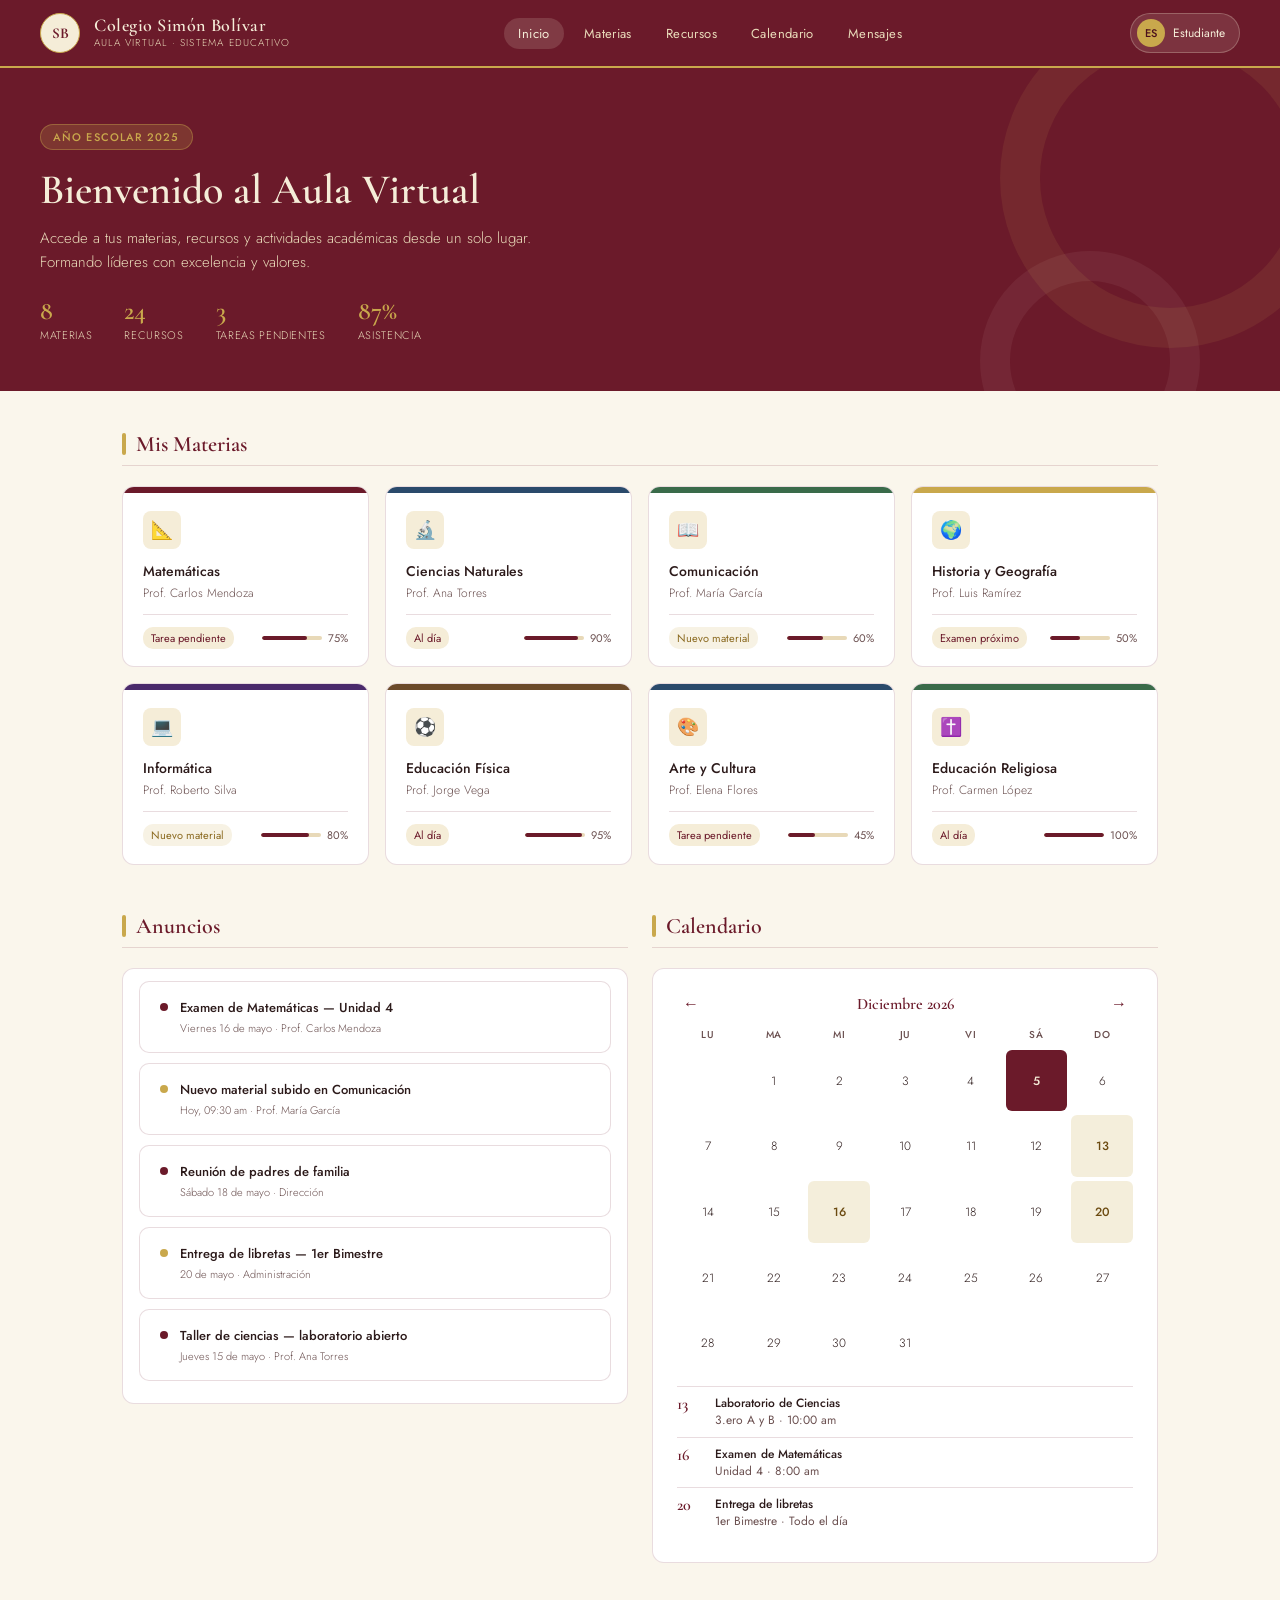
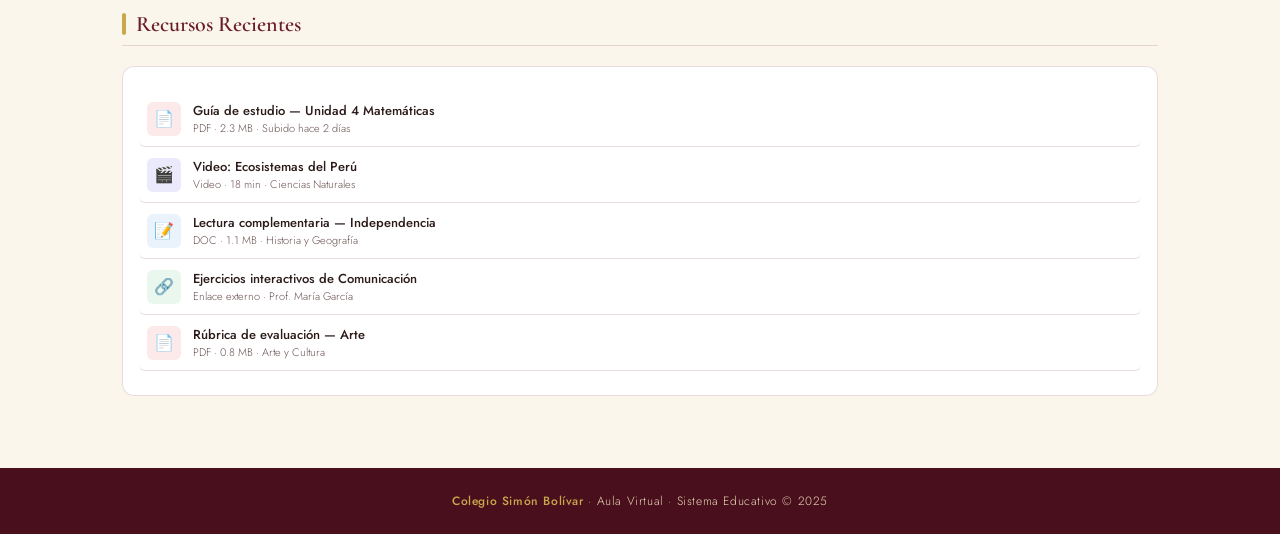
==== index.html @ c6a04dcd "subida incial del proyecto" ====
<!DOCTYPE html>
<html lang="es">
<head>
  <meta charset="UTF-8">
  <meta name="viewport" content="width=device-width, initial-scale=1.0">
  <title>Aula Virtual — Colegio Simón Bolívar</title>
  <link href="https://fonts.googleapis.com/css2?family=Cormorant+Garamond:wght@400;500;600;700&family=Jost:wght@300;400;500&display=swap" rel="stylesheet">
  <link rel="stylesheet" href="estilos.css">
</head>
<body>

<!-- HEADER -->
<header>
  <div class="logo">
    <div class="escudo">SB</div>
    <div class="logo-info">
      <span class="logo-nombre">Colegio Simón Bolívar</span>
      <span class="logo-sub">Aula Virtual · Sistema Educativo</span>
    </div>
  </div>
  <nav>
    <a href="#" class="active">Inicio</a>
    <a href="#">Materias</a>
    <a href="#">Recursos</a>
    <a href="#">Calendario</a>
    <a href="#">Mensajes</a>
  </nav>
  <div class="btn-usuario">
    <div class="avatar">ES</div>
    <span>Estudiante</span>
  </div>
</header>

<!-- HERO -->
<div class="hero">
  <div class="hero-inner">
    <span class="hero-badge">Año Escolar 2025</span>
    <h1>Bienvenido al Aula Virtual</h1>
    <p>Accede a tus materias, recursos y actividades académicas desde un solo lugar. Formando líderes con excelencia y valores.</p>
    <div class="hero-stats">
      <div class="stat">
        <span class="stat-num">8</span>
        <span class="stat-label">Materias</span>
      </div>
      <div class="stat">
        <span class="stat-num">24</span>
        <span class="stat-label">Recursos</span>
      </div>
      <div class="stat">
        <span class="stat-num">3</span>
        <span class="stat-label">Tareas pendientes</span>
      </div>
      <div class="stat">
        <span class="stat-num">87%</span>
        <span class="stat-label">Asistencia</span>
      </div>
    </div>
  </div>
</div>

<!-- MAIN -->
<main>

  <!-- MATERIAS -->
  <h2 class="seccion-titulo">Mis Materias</h2>
  <div class="grid-materias">

    <a class="materia-card" href="#">
      <div class="materia-header"></div>
      <div class="materia-body">
        <div class="materia-icono">📐</div>
        <div class="materia-nombre">Matemáticas</div>
        <div class="materia-docente">Prof. Carlos Mendoza</div>
        <div class="materia-footer">
          <span class="tag">Tarea pendiente</span>
          <div class="progreso-wrap">
            <div class="progreso-bar"><div class="progreso-fill" style="width:75%"></div></div>
            <span class="progreso-num">75%</span>
          </div>
        </div>
      </div>
    </a>

    <a class="materia-card" href="#">
      <div class="materia-header azul"></div>
      <div class="materia-body">
        <div class="materia-icono">🔬</div>
        <div class="materia-nombre">Ciencias Naturales</div>
        <div class="materia-docente">Prof. Ana Torres</div>
        <div class="materia-footer">
          <span class="tag">Al día</span>
          <div class="progreso-wrap">
            <div class="progreso-bar"><div class="progreso-fill" style="width:90%"></div></div>
            <span class="progreso-num">90%</span>
          </div>
        </div>
      </div>
    </a>

    <a class="materia-card" href="#">
      <div class="materia-header verde"></div>
      <div class="materia-body">
        <div class="materia-icono">📖</div>
        <div class="materia-nombre">Comunicación</div>
        <div class="materia-docente">Prof. María García</div>
        <div class="materia-footer">
          <span class="tag nuevo">Nuevo material</span>
          <div class="progreso-wrap">
            <div class="progreso-bar"><div class="progreso-fill" style="width:60%"></div></div>
            <span class="progreso-num">60%</span>
          </div>
        </div>
      </div>
    </a>

    <a class="materia-card" href="#">
      <div class="materia-header oro"></div>
      <div class="materia-body">
        <div class="materia-icono">🌍</div>
        <div class="materia-nombre">Historia y Geografía</div>
        <div class="materia-docente">Prof. Luis Ramírez</div>
        <div class="materia-footer">
          <span class="tag">Examen próximo</span>
          <div class="progreso-wrap">
            <div class="progreso-bar"><div class="progreso-fill" style="width:50%"></div></div>
            <span class="progreso-num">50%</span>
          </div>
        </div>
      </div>
    </a>

    <a class="materia-card" href="#">
      <div class="materia-header morado"></div>
      <div class="materia-body">
        <div class="materia-icono">💻</div>
        <div class="materia-nombre">Informática</div>
        <div class="materia-docente">Prof. Roberto Silva</div>
        <div class="materia-footer">
          <span class="tag nuevo">Nuevo material</span>
          <div class="progreso-wrap">
            <div class="progreso-bar"><div class="progreso-fill" style="width:80%"></div></div>
            <span class="progreso-num">80%</span>
          </div>
        </div>
      </div>
    </a>

    <a class="materia-card" href="#">
      <div class="materia-header cafe"></div>
      <div class="materia-body">
        <div class="materia-icono">⚽</div>
        <div class="materia-nombre">Educación Física</div>
        <div class="materia-docente">Prof. Jorge Vega</div>
        <div class="materia-footer">
          <span class="tag">Al día</span>
          <div class="progreso-wrap">
            <div class="progreso-bar"><div class="progreso-fill" style="width:95%"></div></div>
            <span class="progreso-num">95%</span>
          </div>
        </div>
      </div>
    </a>

    <a class="materia-card" href="#">
      <div class="materia-header azul"></div>
      <div class="materia-body">
        <div class="materia-icono">🎨</div>
        <div class="materia-nombre">Arte y Cultura</div>
        <div class="materia-docente">Prof. Elena Flores</div>
        <div class="materia-footer">
          <span class="tag">Tarea pendiente</span>
          <div class="progreso-wrap">
            <div class="progreso-bar"><div class="progreso-fill" style="width:45%"></div></div>
            <span class="progreso-num">45%</span>
          </div>
        </div>
      </div>
    </a>

    <a class="materia-card" href="#">
      <div class="materia-header verde"></div>
      <div class="materia-body">
        <div class="materia-icono">✝️</div>
        <div class="materia-nombre">Educación Religiosa</div>
        <div class="materia-docente">Prof. Carmen López</div>
        <div class="materia-footer">
          <span class="tag">Al día</span>
          <div class="progreso-wrap">
            <div class="progreso-bar"><div class="progreso-fill" style="width:100%"></div></div>
            <span class="progreso-num">100%</span>
          </div>
        </div>
      </div>
    </a>

  </div>

  <!-- DOS COLUMNAS -->
  <div class="dos-columnas">

    <!-- ANUNCIOS -->
    <div>
      <h2 class="seccion-titulo">Anuncios</h2>
      <div class="card" style="padding: 0.75rem 1rem;">
        <div class="anuncio">
          <div class="anuncio-dot"></div>
          <div>
            <div class="anuncio-titulo">Examen de Matemáticas — Unidad 4</div>
            <div class="anuncio-meta">Viernes 16 de mayo · Prof. Carlos Mendoza</div>
          </div>
        </div>
        <div class="anuncio">
          <div class="anuncio-dot oro"></div>
          <div>
            <div class="anuncio-titulo">Nuevo material subido en Comunicación</div>
            <div class="anuncio-meta">Hoy, 09:30 am · Prof. María García</div>
          </div>
        </div>
        <div class="anuncio">
          <div class="anuncio-dot"></div>
          <div>
            <div class="anuncio-titulo">Reunión de padres de familia</div>
            <div class="anuncio-meta">Sábado 18 de mayo · Dirección</div>
          </div>
        </div>
        <div class="anuncio">
          <div class="anuncio-dot oro"></div>
          <div>
            <div class="anuncio-titulo">Entrega de libretas — 1er Bimestre</div>
            <div class="anuncio-meta">20 de mayo · Administración</div>
          </div>
        </div>
        <div class="anuncio">
          <div class="anuncio-dot"></div>
          <div>
            <div class="anuncio-titulo">Taller de ciencias — laboratorio abierto</div>
            <div class="anuncio-meta">Jueves 15 de mayo · Prof. Ana Torres</div>
          </div>
        </div>
      </div>
    </div>

    <!-- CALENDARIO -->
    <div>
      <h2 class="seccion-titulo">Calendario</h2>
      <div class="card">
        <div class="cal-mes">
          <button class="cal-btn" onclick="cambiarMes(-1)">&#8592;</button>
          <span id="cal-titulo">Mayo 2025</span>
          <button class="cal-btn" onclick="cambiarMes(1)">&#8594;</button>
        </div>
        <div class="cal-grid" id="cal-grid"></div>
        <div class="evento-lista">
          <div class="evento-item">
            <span class="evento-fecha">13</span>
            <span class="evento-desc">
              <span class="evento-nombre">Laboratorio de Ciencias</span>
              3.ero A y B · 10:00 am
            </span>
          </div>
          <div class="evento-item">
            <span class="evento-fecha">16</span>
            <span class="evento-desc">
              <span class="evento-nombre">Examen de Matemáticas</span>
              Unidad 4 · 8:00 am
            </span>
          </div>
          <div class="evento-item">
            <span class="evento-fecha">20</span>
            <span class="evento-desc">
              <span class="evento-nombre">Entrega de libretas</span>
              1er Bimestre · Todo el día
            </span>
          </div>
        </div>
      </div>
    </div>

  </div>

  <!-- RECURSOS -->
  <h2 class="seccion-titulo">Recursos Recientes</h2>
  <div class="card">
    <div class="recurso">
      <div class="recurso-icono pdf">📄</div>
      <div>
        <div class="recurso-nombre">Guía de estudio — Unidad 4 Matemáticas</div>
        <div class="recurso-meta">PDF · 2.3 MB · Subido hace 2 días</div>
      </div>
    </div>
    <div class="recurso">
      <div class="recurso-icono vid">🎬</div>
      <div>
        <div class="recurso-nombre">Video: Ecosistemas del Perú</div>
        <div class="recurso-meta">Video · 18 min · Ciencias Naturales</div>
      </div>
    </div>
    <div class="recurso">
      <div class="recurso-icono doc">📝</div>
      <div>
        <div class="recurso-nombre">Lectura complementaria — Independencia</div>
        <div class="recurso-meta">DOC · 1.1 MB · Historia y Geografía</div>
      </div>
    </div>
    <div class="recurso">
      <div class="recurso-icono link">🔗</div>
      <div>
        <div class="recurso-nombre">Ejercicios interactivos de Comunicación</div>
        <div class="recurso-meta">Enlace externo · Prof. María García</div>
      </div>
    </div>
    <div class="recurso">
      <div class="recurso-icono pdf">📄</div>
      <div>
        <div class="recurso-nombre">Rúbrica de evaluación — Arte</div>
        <div class="recurso-meta">PDF · 0.8 MB · Arte y Cultura</div>
      </div>
    </div>
  </div>

</main>

<!-- FOOTER -->
<footer>
  <strong>Colegio Simón Bolívar</strong> · Aula Virtual · Sistema Educativo &copy; 2025
</footer>

<script src="script.js"></script>
</body>
</html>
---- estilos.css ----
*, *::before, *::after { box-sizing: border-box; margin: 0; padding: 0; }

:root {
  --guinda:       #6B1A2A;
  --guinda-hover: #7D2235;
  --guinda-dark:  #4A0F1C;
  --crema:        #F5EDD8;
  --crema-light:  #FAF6EC;
  --crema-dark:   #E8D9B8;
  --oro:          #C9A84C;
  --texto:        #2C1A1A;
  --texto-suave:  #6B5050;
  --borde:        rgba(107,26,42,0.15);
}

body {
  font-family: 'Jost', sans-serif;
  background: var(--crema-light);
  color: var(--texto);
  min-height: 100vh;
}

/* ── HEADER ── */
header {
  background: var(--guinda);
  padding: 0 2.5rem;
  height: 68px;
  display: flex;
  align-items: center;
  justify-content: space-between;
  position: sticky;
  top: 0;
  z-index: 100;
  border-bottom: 2px solid var(--oro);
}

.logo {
  display: flex;
  align-items: center;
  gap: 14px;
}

.escudo {
  width: 40px;
  height: 40px;
  border-radius: 50%;
  background: var(--crema);
  display: flex;
  align-items: center;
  justify-content: center;
  font-family: 'Cormorant Garamond', serif;
  font-size: 15px;
  font-weight: 700;
  color: var(--guinda);
  border: 1.5px solid var(--oro);
  flex-shrink: 0;
}

.logo-info { display: flex; flex-direction: column; }
.logo-nombre {
  font-family: 'Cormorant Garamond', serif;
  font-size: 18px;
  font-weight: 600;
  color: var(--crema);
  letter-spacing: 0.03em;
  line-height: 1.1;
}
.logo-sub {
  font-size: 10px;
  font-weight: 300;
  color: var(--crema-dark);
  letter-spacing: 0.12em;
  text-transform: uppercase;
}

nav {
  display: flex;
  gap: 6px;
}
nav a {
  color: var(--crema-dark);
  text-decoration: none;
  font-size: 13px;
  font-weight: 400;
  padding: 6px 14px;
  border-radius: 20px;
  letter-spacing: 0.03em;
  transition: background 0.2s, color 0.2s;
}
nav a:hover, nav a.active {
  background: rgba(245,237,216,0.15);
  color: var(--crema);
}

.btn-usuario {
  display: flex;
  align-items: center;
  gap: 8px;
  background: rgba(245,237,216,0.12);
  border: 1px solid rgba(245,237,216,0.25);
  border-radius: 20px;
  padding: 5px 14px 5px 6px;
  cursor: pointer;
  transition: background 0.2s;
}
.btn-usuario:hover { background: rgba(245,237,216,0.2); }
.avatar {
  width: 28px;
  height: 28px;
  border-radius: 50%;
  background: var(--oro);
  display: flex;
  align-items: center;
  justify-content: center;
  font-size: 11px;
  font-weight: 500;
  color: var(--guinda-dark);
}
.btn-usuario span {
  font-size: 12px;
  color: var(--crema);
  font-weight: 400;
}

/* ── HERO ── */
.hero {
  background: var(--guinda);
  padding: 3.5rem 2.5rem 3rem;
  position: relative;
  overflow: hidden;
}
.hero::before {
  content: '';
  position: absolute;
  right: -60px;
  top: -60px;
  width: 340px;
  height: 340px;
  border-radius: 50%;
  border: 40px solid rgba(201,168,76,0.1);
  pointer-events: none;
}
.hero::after {
  content: '';
  position: absolute;
  right: 80px;
  bottom: -80px;
  width: 220px;
  height: 220px;
  border-radius: 50%;
  border: 30px solid rgba(245,237,216,0.06);
  pointer-events: none;
}
.hero-inner { max-width: 680px; position: relative; z-index: 1; }
.hero-badge {
  display: inline-block;
  background: rgba(201,168,76,0.2);
  border: 1px solid rgba(201,168,76,0.4);
  color: var(--oro);
  font-size: 11px;
  font-weight: 500;
  letter-spacing: 0.1em;
  text-transform: uppercase;
  padding: 4px 12px;
  border-radius: 20px;
  margin-bottom: 1rem;
}
.hero h1 {
  font-family: 'Cormorant Garamond', serif;
  font-size: clamp(28px, 4vw, 42px);
  font-weight: 600;
  color: var(--crema);
  line-height: 1.15;
  margin-bottom: 0.75rem;
}
.hero p {
  font-size: 15px;
  font-weight: 300;
  color: var(--crema-dark);
  line-height: 1.6;
  max-width: 520px;
  margin-bottom: 1.5rem;
}
.hero-stats {
  display: flex;
  gap: 2rem;
}
.stat { display: flex; flex-direction: column; }
.stat-num {
  font-family: 'Cormorant Garamond', serif;
  font-size: 26px;
  font-weight: 600;
  color: var(--oro);
  line-height: 1;
}
.stat-label {
  font-size: 11px;
  color: var(--crema-dark);
  font-weight: 300;
  letter-spacing: 0.06em;
  text-transform: uppercase;
  margin-top: 3px;
}

/* ── CONTENIDO PRINCIPAL ── */
main {
  max-width: 1100px;
  margin: 0 auto;
  padding: 2.5rem 2rem;
}

.seccion-titulo {
  font-family: 'Cormorant Garamond', serif;
  font-size: 22px;
  font-weight: 600;
  color: var(--guinda);
  margin-bottom: 1.25rem;
  padding-bottom: 0.5rem;
  border-bottom: 1.5px solid var(--borde);
  display: flex;
  align-items: center;
  gap: 10px;
}
.seccion-titulo::before {
  content: '';
  display: block;
  width: 4px;
  height: 22px;
  background: var(--oro);
  border-radius: 2px;
  flex-shrink: 0;
}

/* ── GRID MATERIAS ── */
.grid-materias {
  display: grid;
  grid-template-columns: repeat(auto-fill, minmax(240px, 1fr));
  gap: 16px;
  margin-bottom: 3rem;
}

.materia-card {
  background: white;
  border-radius: 12px;
  border: 1px solid var(--borde);
  overflow: hidden;
  cursor: pointer;
  transition: transform 0.2s, box-shadow 0.2s;
  text-decoration: none;
  color: inherit;
  display: block;
}
.materia-card:hover {
  transform: translateY(-3px);
  box-shadow: 0 8px 24px rgba(107,26,42,0.1);
}

.materia-header {
  height: 6px;
  background: var(--guinda);
}
.materia-header.oro    { background: var(--oro); }
.materia-header.verde  { background: #3A6B4A; }
.materia-header.azul   { background: #2A4A6B; }
.materia-header.morado { background: #4A2A6B; }
.materia-header.cafe   { background: #6B4A2A; }

.materia-body { padding: 1.1rem 1.25rem; }
.materia-icono {
  width: 38px;
  height: 38px;
  border-radius: 8px;
  background: var(--crema);
  display: flex;
  align-items: center;
  justify-content: center;
  font-size: 18px;
  margin-bottom: 0.75rem;
}
.materia-nombre {
  font-weight: 500;
  font-size: 14px;
  color: var(--texto);
  margin-bottom: 3px;
}
.materia-docente {
  font-size: 12px;
  color: var(--texto-suave);
  font-weight: 300;
  margin-bottom: 0.75rem;
}
.materia-footer {
  display: flex;
  align-items: center;
  justify-content: space-between;
  padding-top: 0.75rem;
  border-top: 1px solid var(--borde);
}
.tag {
  font-size: 11px;
  background: var(--crema);
  color: var(--guinda);
  padding: 3px 8px;
  border-radius: 10px;
  font-weight: 400;
}
.tag.nuevo {
  background: rgba(201,168,76,0.15);
  color: #8B6A20;
}
.progreso-wrap {
  display: flex;
  align-items: center;
  gap: 6px;
}
.progreso-bar {
  width: 60px;
  height: 4px;
  background: var(--crema-dark);
  border-radius: 2px;
  overflow: hidden;
}
.progreso-fill {
  height: 100%;
  background: var(--guinda);
  border-radius: 2px;
}
.progreso-num {
  font-size: 11px;
  color: var(--texto-suave);
  font-weight: 400;
}

/* ── DOS COLUMNAS ── */
.dos-columnas {
  display: grid;
  grid-template-columns: 1fr 1fr;
  gap: 24px;
  margin-bottom: 3rem;
}
@media (max-width: 680px) {
  .dos-columnas { grid-template-columns: 1fr; }
  nav { display: none; }
}

/* ── ANUNCIOS ── */
.anuncio {
  background: white;
  border-radius: 10px;
  border: 1px solid var(--borde);
  padding: 1rem 1.25rem;
  margin-bottom: 10px;
  display: flex;
  gap: 12px;
  align-items: flex-start;
  cursor: pointer;
  transition: background 0.15s;
}
.anuncio:hover { background: var(--crema-light); }
.anuncio-dot {
  width: 8px;
  height: 8px;
  border-radius: 50%;
  background: var(--guinda);
  margin-top: 5px;
  flex-shrink: 0;
}
.anuncio-dot.oro { background: var(--oro); }
.anuncio-titulo {
  font-size: 13px;
  font-weight: 500;
  color: var(--texto);
  margin-bottom: 3px;
}
.anuncio-meta {
  font-size: 11px;
  color: var(--texto-suave);
  font-weight: 300;
}

/* ── CALENDARIO ── */
.cal-grid {
  display: grid;
  grid-template-columns: repeat(7, 1fr);
  gap: 4px;
  margin-bottom: 8px;
}
.cal-dia-nombre {
  font-size: 10px;
  text-align: center;
  color: var(--texto-suave);
  font-weight: 500;
  letter-spacing: 0.05em;
  text-transform: uppercase;
  padding: 4px 0;
}
.cal-dia {
  aspect-ratio: 1;
  display: flex;
  align-items: center;
  justify-content: center;
  font-size: 12px;
  color: var(--texto);
  border-radius: 6px;
  cursor: pointer;
  transition: background 0.15s;
  font-weight: 300;
}
.cal-dia:hover { background: var(--crema-dark); }
.cal-dia.hoy {
  background: var(--guinda);
  color: var(--crema);
  font-weight: 500;
}
.cal-dia.evento {
  background: rgba(201,168,76,0.2);
  color: #6B4A10;
  font-weight: 500;
}
.cal-dia.vacio { opacity: 0; pointer-events: none; }
.cal-mes {
  font-family: 'Cormorant Garamond', serif;
  font-size: 16px;
  font-weight: 600;
  color: var(--guinda);
  margin-bottom: 8px;
  display: flex;
  align-items: center;
  justify-content: space-between;
}
.cal-btn {
  background: none;
  border: none;
  cursor: pointer;
  color: var(--guinda);
  font-size: 16px;
  padding: 2px 6px;
  border-radius: 4px;
}
.cal-btn:hover { background: var(--crema-dark); }

.evento-lista { margin-top: 12px; }
.evento-item {
  display: flex;
  gap: 10px;
  align-items: flex-start;
  padding: 8px 0;
  border-top: 1px solid var(--borde);
  font-size: 12px;
}
.evento-fecha {
  min-width: 28px;
  font-family: 'Cormorant Garamond', serif;
  font-size: 16px;
  font-weight: 600;
  color: var(--guinda);
  line-height: 1;
  padding-top: 1px;
}
.evento-desc { color: var(--texto-suave); line-height: 1.4; }
.evento-nombre { font-weight: 500; color: var(--texto); display: block; }

/* ── CARD CONTENEDOR ── */
.card {
  background: white;
  border-radius: 12px;
  border: 1px solid var(--borde);
  padding: 1.5rem;
}

/* ── RECURSOS ── */
.recurso {
  display: flex;
  align-items: center;
  gap: 12px;
  border-bottom: 1px solid var(--borde);
  cursor: pointer;
  transition: background 0.15s;
  border-radius: 6px;
  padding: 10px 8px;
  margin: 0 -8px;
}
.recurso:hover { background: var(--crema-light); }
.recurso-icono {
  width: 34px;
  height: 34px;
  border-radius: 6px;
  display: flex;
  align-items: center;
  justify-content: center;
  font-size: 16px;
  flex-shrink: 0;
}
.recurso-icono.pdf  { background: rgba(220,50,50,0.1); }
.recurso-icono.vid  { background: rgba(50,50,220,0.1); }
.recurso-icono.doc  { background: rgba(50,130,220,0.1); }
.recurso-icono.link { background: rgba(50,180,100,0.1); }
.recurso-nombre {
  font-size: 13px;
  font-weight: 500;
  color: var(--texto);
}
.recurso-meta {
  font-size: 11px;
  color: var(--texto-suave);
  font-weight: 300;
}

/* ── FOOTER ── */
footer {
  background: var(--guinda-dark);
  color: var(--crema-dark);
  text-align: center;
  padding: 1.5rem 2rem;
  font-size: 12px;
  font-weight: 300;
  letter-spacing: 0.05em;
  margin-top: 2rem;
}
footer strong {
  color: var(--oro);
  font-weight: 500;
}
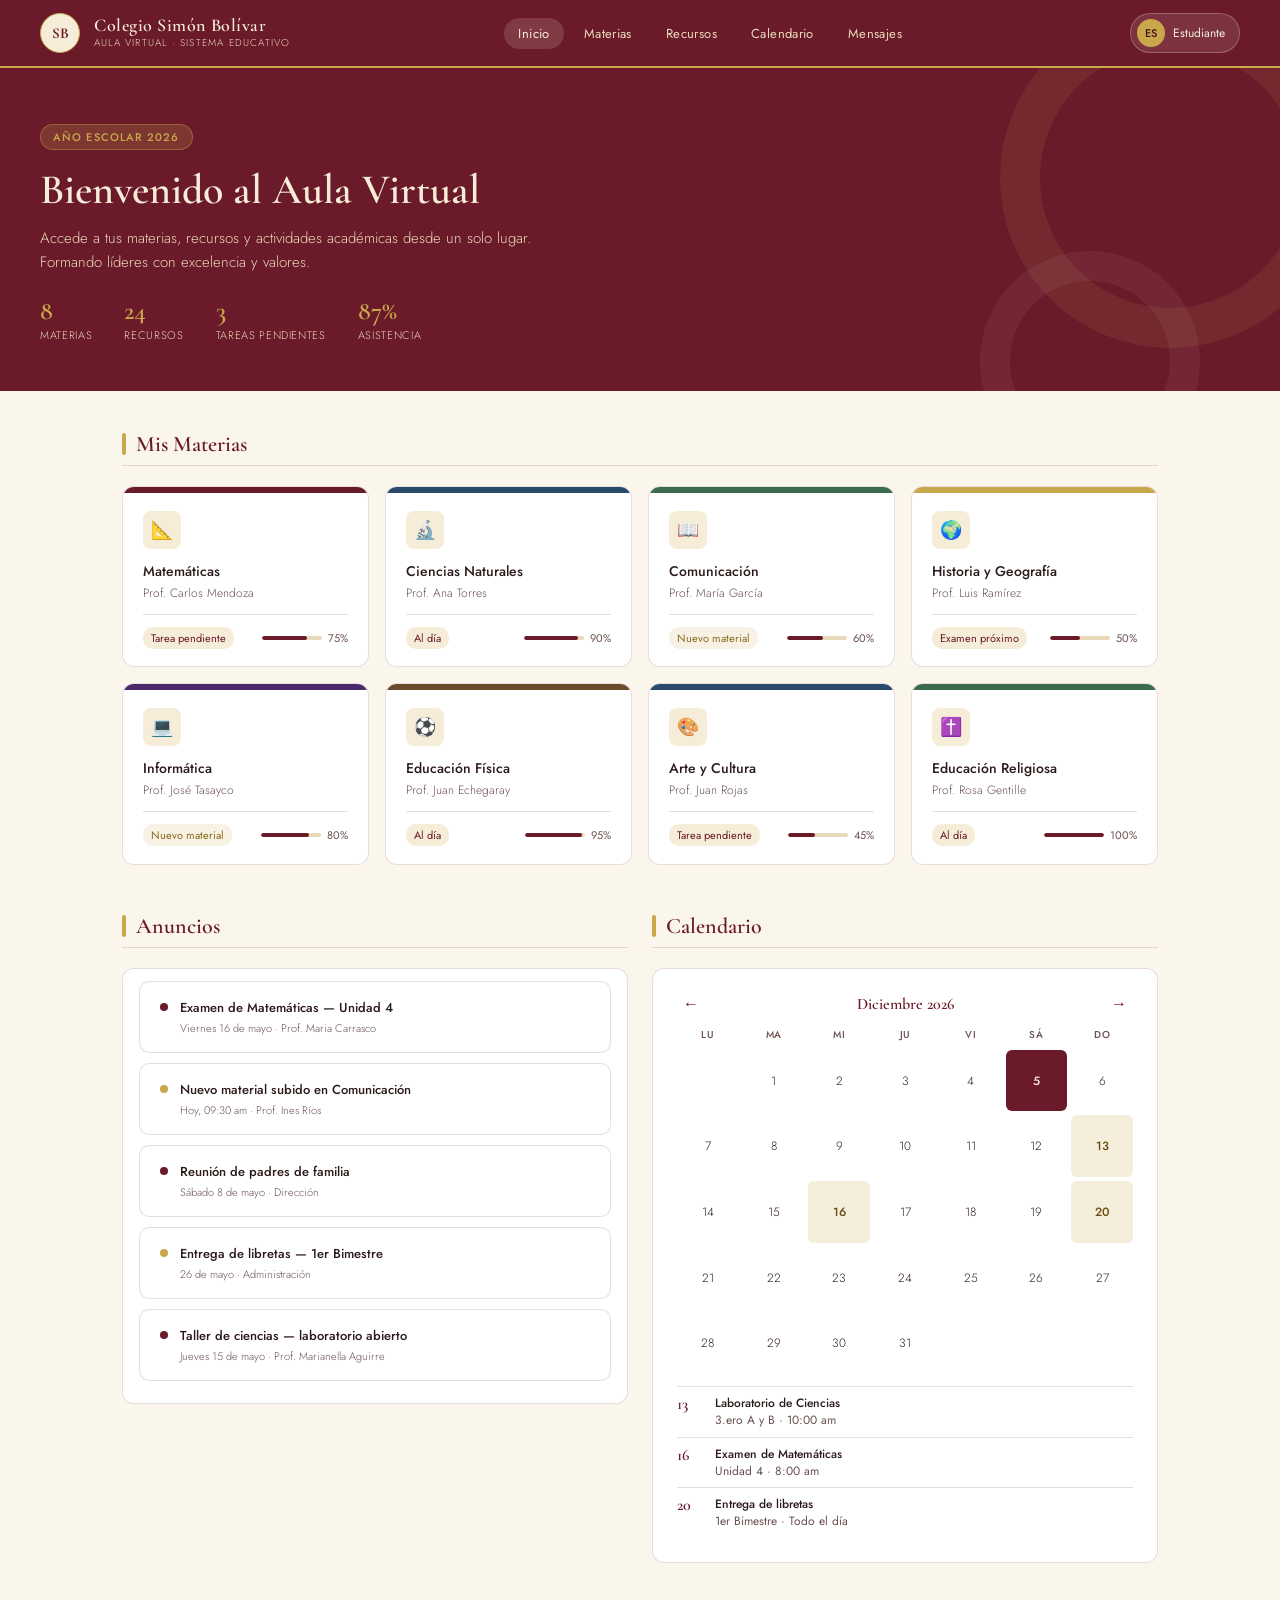
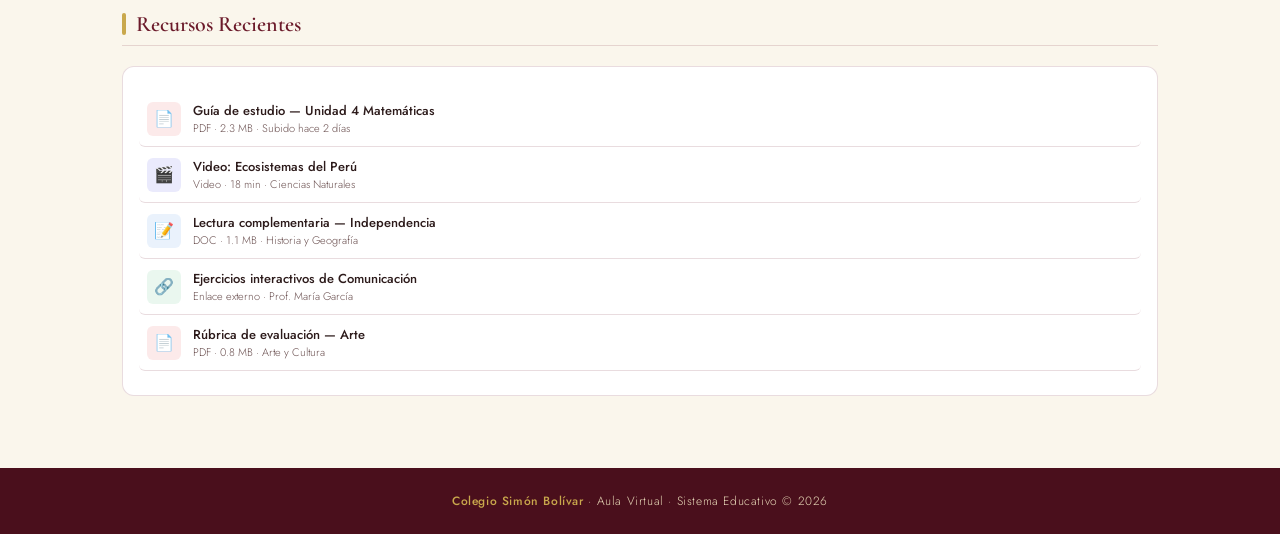
==== commit e778cdad: "actualizacion" ====
--- a/index.html
+++ b/index.html
@@ -34,7 +34,7 @@
 <!-- HERO -->
 <div class="hero">
   <div class="hero-inner">
-    <span class="hero-badge">Año Escolar 2025</span>
+    <span class="hero-badge">Año Escolar 2026</span>
     <h1>Bienvenido al Aula Virtual</h1>
     <p>Accede a tus materias, recursos y actividades académicas desde un solo lugar. Formando líderes con excelencia y valores.</p>
     <div class="hero-stats">
@@ -58,10 +58,9 @@
   </div>
 </div>
 
-<!-- MAIN -->
+
 <main>
 
-  <!-- MATERIAS -->
   <h2 class="seccion-titulo">Mis Materias</h2>
   <div class="grid-materias">
 
@@ -134,7 +133,7 @@
       <div class="materia-body">
         <div class="materia-icono">💻</div>
         <div class="materia-nombre">Informática</div>
-        <div class="materia-docente">Prof. Roberto Silva</div>
+        <div class="materia-docente">Prof. José Tasayco</div>
         <div class="materia-footer">
           <span class="tag nuevo">Nuevo material</span>
           <div class="progreso-wrap">
@@ -150,7 +149,7 @@
       <div class="materia-body">
         <div class="materia-icono">⚽</div>
         <div class="materia-nombre">Educación Física</div>
-        <div class="materia-docente">Prof. Jorge Vega</div>
+        <div class="materia-docente">Prof. Juan Echegaray</div>
         <div class="materia-footer">
           <span class="tag">Al día</span>
           <div class="progreso-wrap">
@@ -166,7 +165,7 @@
       <div class="materia-body">
         <div class="materia-icono">🎨</div>
         <div class="materia-nombre">Arte y Cultura</div>
-        <div class="materia-docente">Prof. Elena Flores</div>
+        <div class="materia-docente">Prof. Juan Rojas</div>
         <div class="materia-footer">
           <span class="tag">Tarea pendiente</span>
           <div class="progreso-wrap">
@@ -182,7 +181,7 @@
       <div class="materia-body">
         <div class="materia-icono">✝️</div>
         <div class="materia-nombre">Educación Religiosa</div>
-        <div class="materia-docente">Prof. Carmen López</div>
+        <div class="materia-docente">Prof. Rosa Gentille</div>
         <div class="materia-footer">
           <span class="tag">Al día</span>
           <div class="progreso-wrap">
@@ -195,7 +194,6 @@
 
   </div>
 
-  <!-- DOS COLUMNAS -->
   <div class="dos-columnas">
 
     <!-- ANUNCIOS -->
@@ -206,35 +204,35 @@
           <div class="anuncio-dot"></div>
           <div>
             <div class="anuncio-titulo">Examen de Matemáticas — Unidad 4</div>
-            <div class="anuncio-meta">Viernes 16 de mayo · Prof. Carlos Mendoza</div>
+            <div class="anuncio-meta">Viernes 16 de mayo · Prof. Maria Carrasco</div>
           </div>
         </div>
         <div class="anuncio">
           <div class="anuncio-dot oro"></div>
           <div>
             <div class="anuncio-titulo">Nuevo material subido en Comunicación</div>
-            <div class="anuncio-meta">Hoy, 09:30 am · Prof. María García</div>
+            <div class="anuncio-meta">Hoy, 09:30 am · Prof. Ines Ríos</div>
           </div>
         </div>
         <div class="anuncio">
           <div class="anuncio-dot"></div>
           <div>
             <div class="anuncio-titulo">Reunión de padres de familia</div>
-            <div class="anuncio-meta">Sábado 18 de mayo · Dirección</div>
+            <div class="anuncio-meta">Sábado 8 de mayo · Dirección</div>
           </div>
         </div>
         <div class="anuncio">
           <div class="anuncio-dot oro"></div>
           <div>
             <div class="anuncio-titulo">Entrega de libretas — 1er Bimestre</div>
-            <div class="anuncio-meta">20 de mayo · Administración</div>
+            <div class="anuncio-meta">26 de mayo · Administración</div>
           </div>
         </div>
         <div class="anuncio">
           <div class="anuncio-dot"></div>
           <div>
             <div class="anuncio-titulo">Taller de ciencias — laboratorio abierto</div>
-            <div class="anuncio-meta">Jueves 15 de mayo · Prof. Ana Torres</div>
+            <div class="anuncio-meta">Jueves 15 de mayo · Prof. Marianella Aguirre</div>
           </div>
         </div>
       </div>
@@ -246,7 +244,7 @@
       <div class="card">
         <div class="cal-mes">
           <button class="cal-btn" onclick="cambiarMes(-1)">&#8592;</button>
-          <span id="cal-titulo">Mayo 2025</span>
+          <span id="cal-titulo">Mayo 2026</span>
           <button class="cal-btn" onclick="cambiarMes(1)">&#8594;</button>
         </div>
         <div class="cal-grid" id="cal-grid"></div>
@@ -278,7 +276,6 @@
 
   </div>
 
-  <!-- RECURSOS -->
   <h2 class="seccion-titulo">Recursos Recientes</h2>
   <div class="card">
     <div class="recurso">
@@ -320,9 +317,8 @@
 
 </main>
 
-<!-- FOOTER -->
 <footer>
-  <strong>Colegio Simón Bolívar</strong> · Aula Virtual · Sistema Educativo &copy; 2025
+  <strong>Colegio Simón Bolívar</strong> · Aula Virtual · Sistema Educativo &copy; 2026
 </footer>
 
 <script src="script.js"></script>
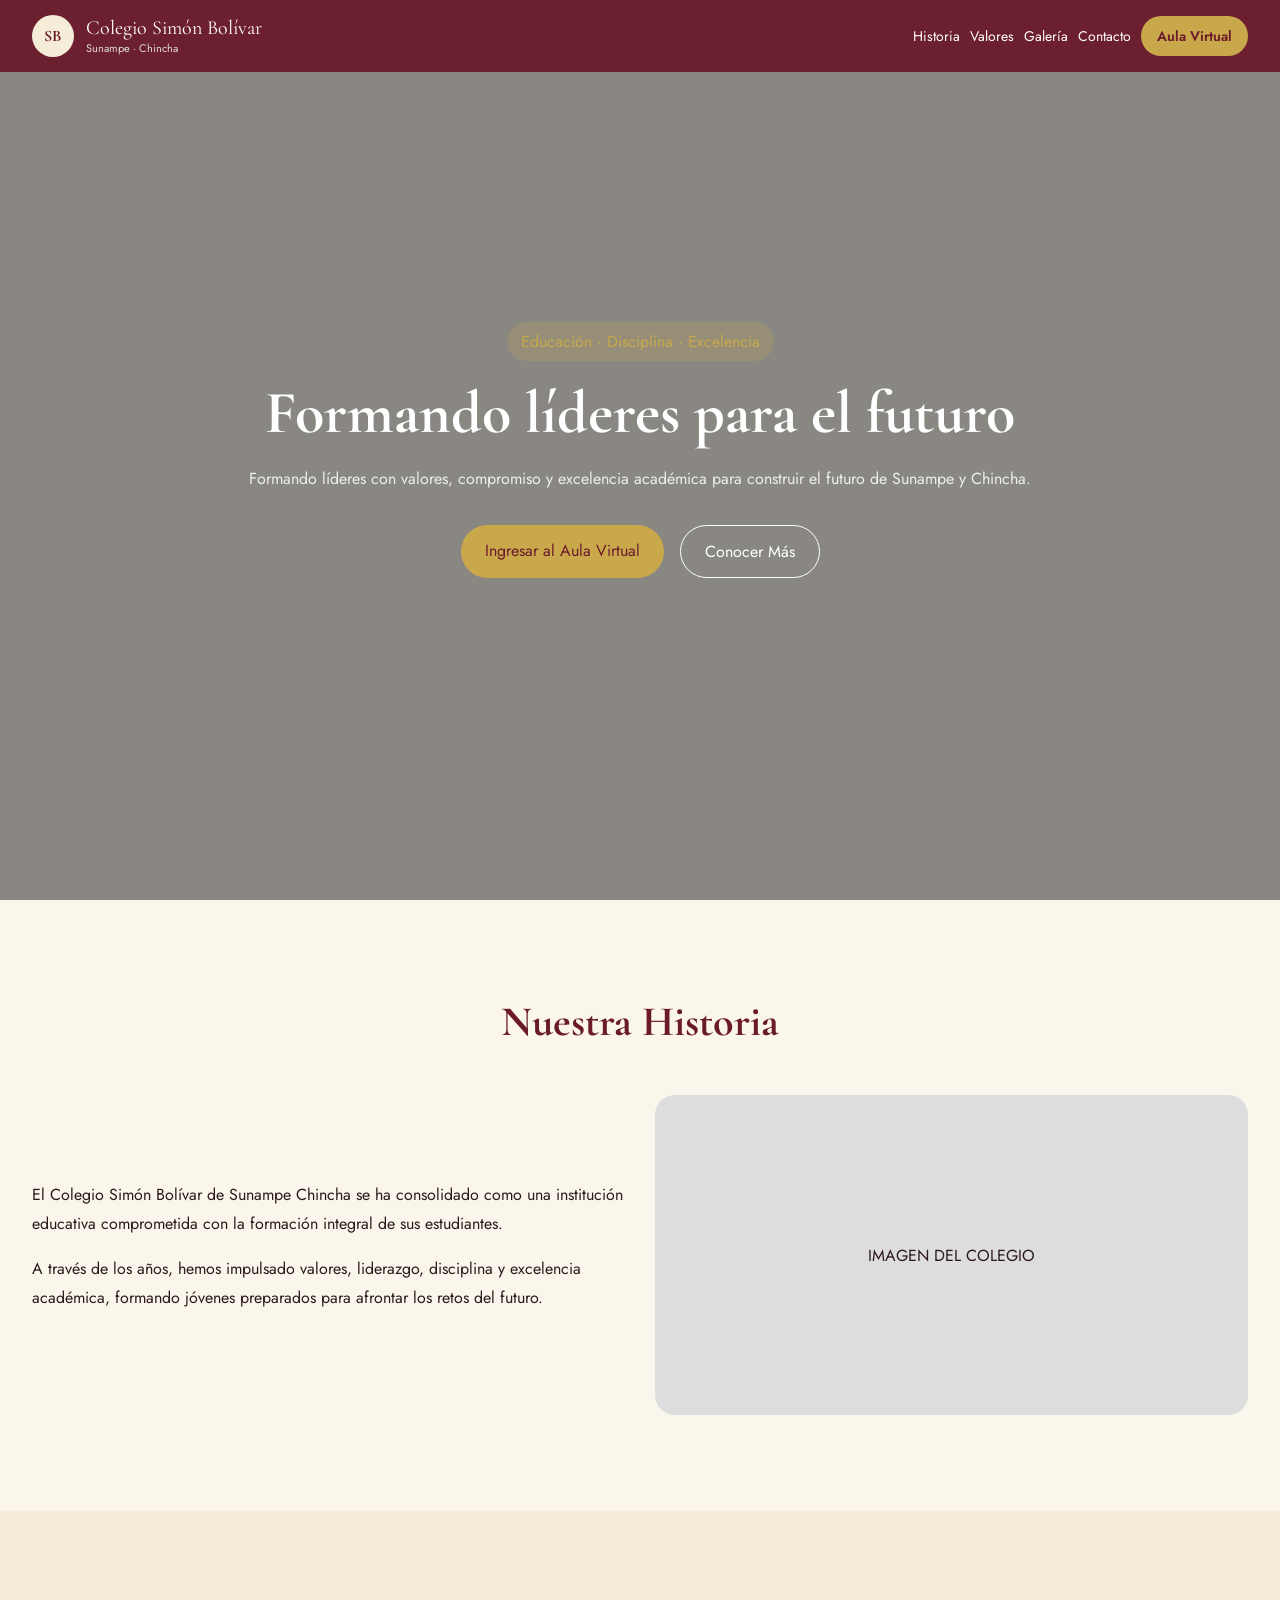
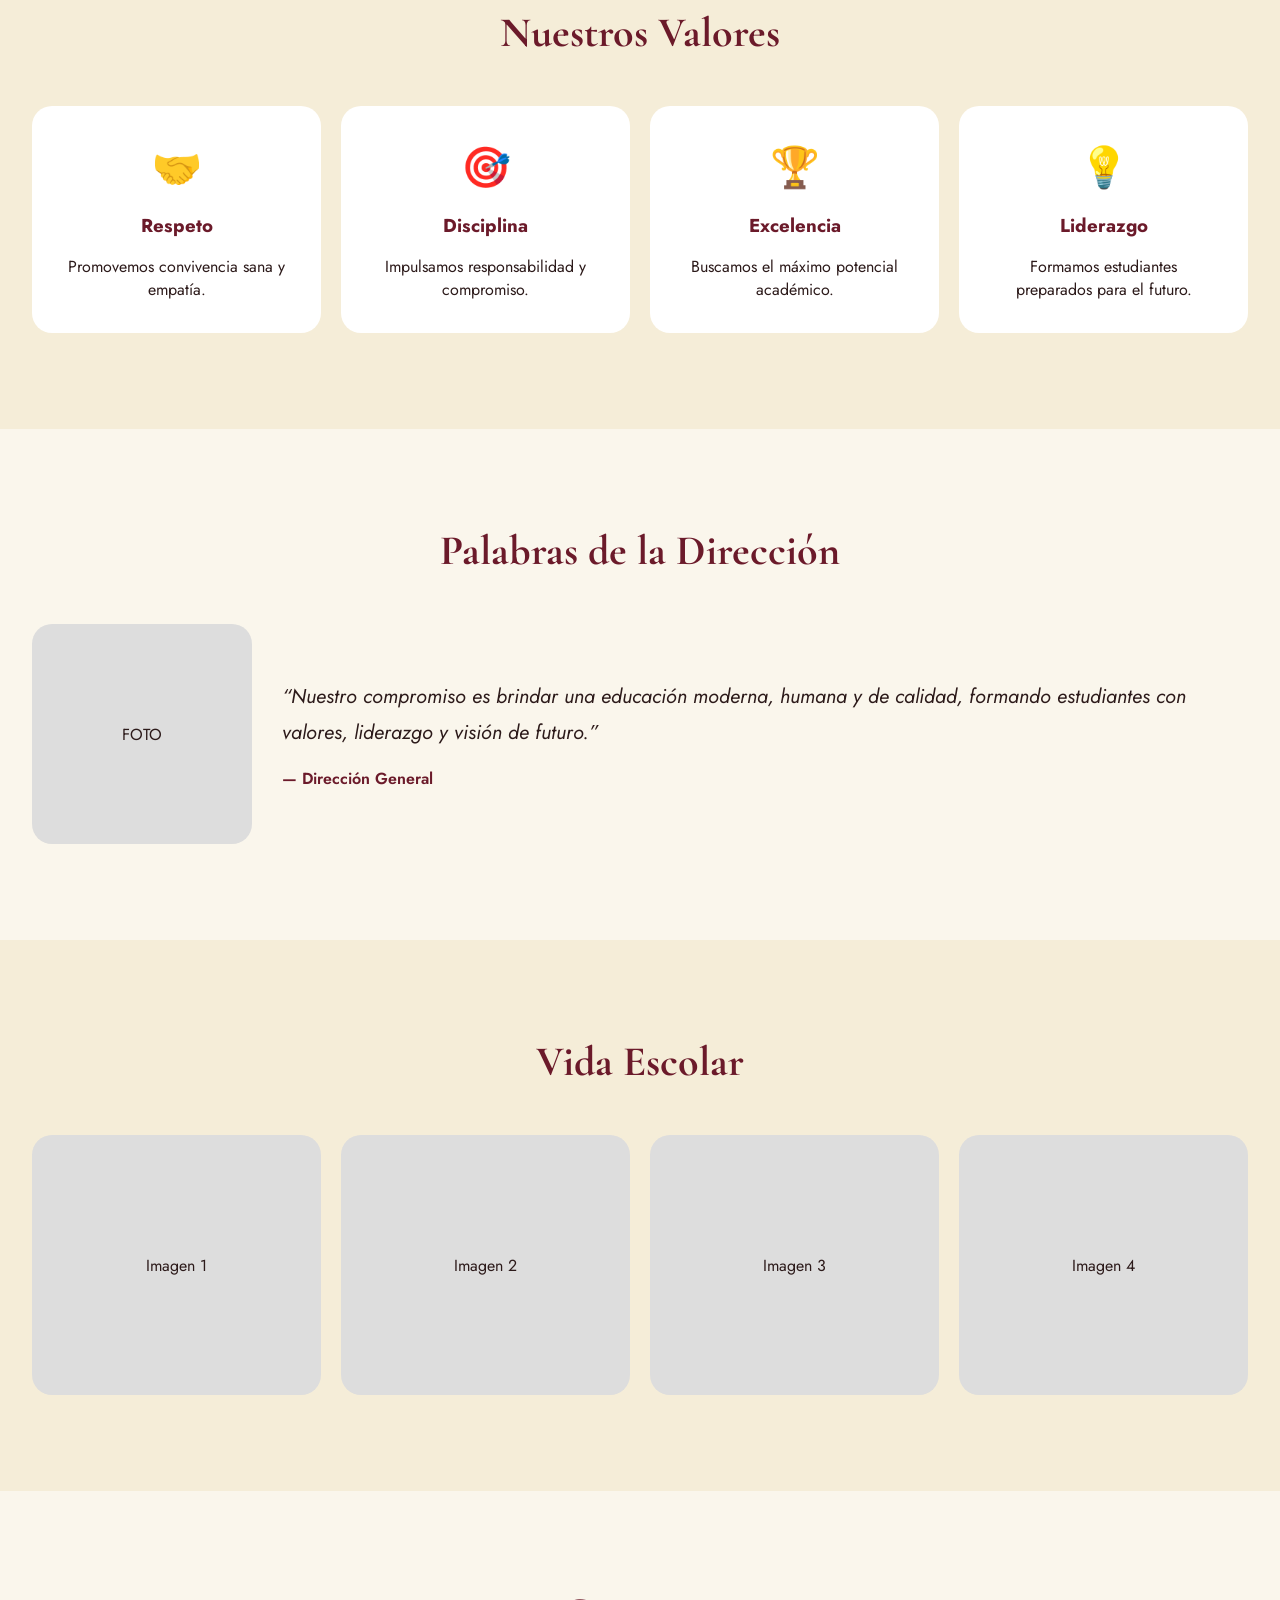
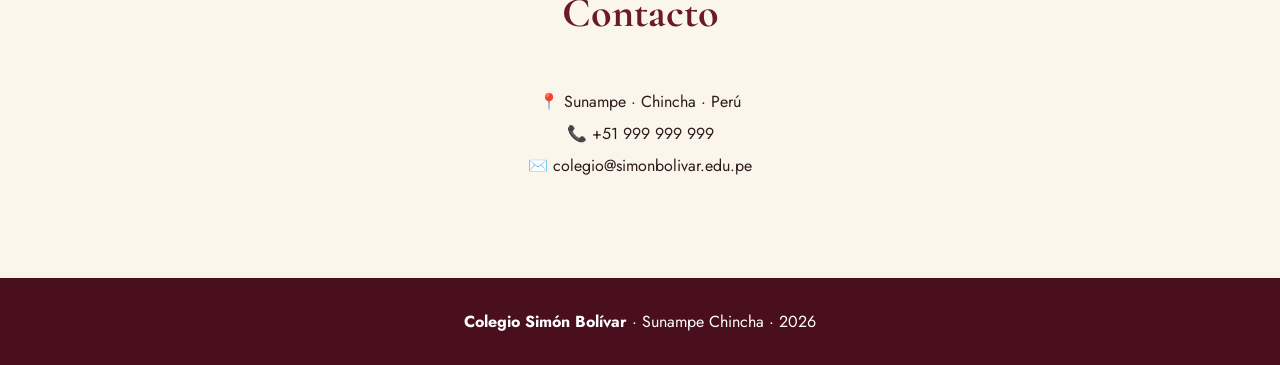
==== commit 222a8a73: "actualización del aula virtual" ====
--- a/index.html
+++ b/index.html
@@ -1,326 +1,255 @@
 <!DOCTYPE html>
 <html lang="es">
 <head>
-  <meta charset="UTF-8">
-  <meta name="viewport" content="width=device-width, initial-scale=1.0">
-  <title>Aula Virtual — Colegio Simón Bolívar</title>
-  <link href="https://fonts.googleapis.com/css2?family=Cormorant+Garamond:wght@400;500;600;700&family=Jost:wght@300;400;500&display=swap" rel="stylesheet">
-  <link rel="stylesheet" href="estilos.css">
+
+<meta charset="UTF-8">
+<meta name="viewport" content="width=device-width, initial-scale=1.0">
+
+<title>Colegio Simón Bolívar — Sunampe Chincha</title>
+
+<link rel="stylesheet" href="index.css">
+
+<link href="https://fonts.googleapis.com/css2?family=Cormorant+Garamond:wght@400;500;600;700&family=Jost:wght@300;400;500&display=swap" rel="stylesheet">
+
 </head>
+
 <body>
 
 <!-- HEADER -->
+
 <header>
+
   <div class="logo">
+
     <div class="escudo">SB</div>
+
     <div class="logo-info">
-      <span class="logo-nombre">Colegio Simón Bolívar</span>
-      <span class="logo-sub">Aula Virtual · Sistema Educativo</span>
-    </div>
-  </div>
+      <span class="logo-nombre">
+        Colegio Simón Bolívar
+      </span>
+
+      <span class="logo-sub">
+        Sunampe · Chincha
+      </span>
+    </div>
+
+  </div>
+
   <nav>
-    <a href="#" class="active">Inicio</a>
-    <a href="#">Materias</a>
-    <a href="#">Recursos</a>
-    <a href="#">Calendario</a>
-    <a href="#">Mensajes</a>
+
+    <a href="#historia">Historia</a>
+    <a href="#valores">Valores</a>
+    <a href="#galeria">Galería</a>
+    <a href="#contacto">Contacto</a>
+
+    <a href="login.html" class="btn-login">
+      Aula Virtual
+    </a>
+
   </nav>
-  <div class="btn-usuario">
-    <div class="avatar">ES</div>
-    <span>Estudiante</span>
-  </div>
+
 </header>
 
 <!-- HERO -->
-<div class="hero">
-  <div class="hero-inner">
-    <span class="hero-badge">Año Escolar 2026</span>
-    <h1>Bienvenido al Aula Virtual</h1>
-    <p>Accede a tus materias, recursos y actividades académicas desde un solo lugar. Formando líderes con excelencia y valores.</p>
-    <div class="hero-stats">
-      <div class="stat">
-        <span class="stat-num">8</span>
-        <span class="stat-label">Materias</span>
-      </div>
-      <div class="stat">
-        <span class="stat-num">24</span>
-        <span class="stat-label">Recursos</span>
-      </div>
-      <div class="stat">
-        <span class="stat-num">3</span>
-        <span class="stat-label">Tareas pendientes</span>
-      </div>
-      <div class="stat">
-        <span class="stat-num">87%</span>
-        <span class="stat-label">Asistencia</span>
-      </div>
-    </div>
-  </div>
-</div>
-
-
-<main>
-
-  <h2 class="seccion-titulo">Mis Materias</h2>
-  <div class="grid-materias">
-
-    <a class="materia-card" href="#">
-      <div class="materia-header"></div>
-      <div class="materia-body">
-        <div class="materia-icono">📐</div>
-        <div class="materia-nombre">Matemáticas</div>
-        <div class="materia-docente">Prof. Carlos Mendoza</div>
-        <div class="materia-footer">
-          <span class="tag">Tarea pendiente</span>
-          <div class="progreso-wrap">
-            <div class="progreso-bar"><div class="progreso-fill" style="width:75%"></div></div>
-            <span class="progreso-num">75%</span>
-          </div>
-        </div>
-      </div>
-    </a>
-
-    <a class="materia-card" href="#">
-      <div class="materia-header azul"></div>
-      <div class="materia-body">
-        <div class="materia-icono">🔬</div>
-        <div class="materia-nombre">Ciencias Naturales</div>
-        <div class="materia-docente">Prof. Ana Torres</div>
-        <div class="materia-footer">
-          <span class="tag">Al día</span>
-          <div class="progreso-wrap">
-            <div class="progreso-bar"><div class="progreso-fill" style="width:90%"></div></div>
-            <span class="progreso-num">90%</span>
-          </div>
-        </div>
-      </div>
-    </a>
-
-    <a class="materia-card" href="#">
-      <div class="materia-header verde"></div>
-      <div class="materia-body">
-        <div class="materia-icono">📖</div>
-        <div class="materia-nombre">Comunicación</div>
-        <div class="materia-docente">Prof. María García</div>
-        <div class="materia-footer">
-          <span class="tag nuevo">Nuevo material</span>
-          <div class="progreso-wrap">
-            <div class="progreso-bar"><div class="progreso-fill" style="width:60%"></div></div>
-            <span class="progreso-num">60%</span>
-          </div>
-        </div>
-      </div>
-    </a>
-
-    <a class="materia-card" href="#">
-      <div class="materia-header oro"></div>
-      <div class="materia-body">
-        <div class="materia-icono">🌍</div>
-        <div class="materia-nombre">Historia y Geografía</div>
-        <div class="materia-docente">Prof. Luis Ramírez</div>
-        <div class="materia-footer">
-          <span class="tag">Examen próximo</span>
-          <div class="progreso-wrap">
-            <div class="progreso-bar"><div class="progreso-fill" style="width:50%"></div></div>
-            <span class="progreso-num">50%</span>
-          </div>
-        </div>
-      </div>
-    </a>
-
-    <a class="materia-card" href="#">
-      <div class="materia-header morado"></div>
-      <div class="materia-body">
-        <div class="materia-icono">💻</div>
-        <div class="materia-nombre">Informática</div>
-        <div class="materia-docente">Prof. José Tasayco</div>
-        <div class="materia-footer">
-          <span class="tag nuevo">Nuevo material</span>
-          <div class="progreso-wrap">
-            <div class="progreso-bar"><div class="progreso-fill" style="width:80%"></div></div>
-            <span class="progreso-num">80%</span>
-          </div>
-        </div>
-      </div>
-    </a>
-
-    <a class="materia-card" href="#">
-      <div class="materia-header cafe"></div>
-      <div class="materia-body">
-        <div class="materia-icono">⚽</div>
-        <div class="materia-nombre">Educación Física</div>
-        <div class="materia-docente">Prof. Juan Echegaray</div>
-        <div class="materia-footer">
-          <span class="tag">Al día</span>
-          <div class="progreso-wrap">
-            <div class="progreso-bar"><div class="progreso-fill" style="width:95%"></div></div>
-            <span class="progreso-num">95%</span>
-          </div>
-        </div>
-      </div>
-    </a>
-
-    <a class="materia-card" href="#">
-      <div class="materia-header azul"></div>
-      <div class="materia-body">
-        <div class="materia-icono">🎨</div>
-        <div class="materia-nombre">Arte y Cultura</div>
-        <div class="materia-docente">Prof. Juan Rojas</div>
-        <div class="materia-footer">
-          <span class="tag">Tarea pendiente</span>
-          <div class="progreso-wrap">
-            <div class="progreso-bar"><div class="progreso-fill" style="width:45%"></div></div>
-            <span class="progreso-num">45%</span>
-          </div>
-        </div>
-      </div>
-    </a>
-
-    <a class="materia-card" href="#">
-      <div class="materia-header verde"></div>
-      <div class="materia-body">
-        <div class="materia-icono">✝️</div>
-        <div class="materia-nombre">Educación Religiosa</div>
-        <div class="materia-docente">Prof. Rosa Gentille</div>
-        <div class="materia-footer">
-          <span class="tag">Al día</span>
-          <div class="progreso-wrap">
-            <div class="progreso-bar"><div class="progreso-fill" style="width:100%"></div></div>
-            <span class="progreso-num">100%</span>
-          </div>
-        </div>
-      </div>
-    </a>
-
-  </div>
-
-  <div class="dos-columnas">
-
-    <!-- ANUNCIOS -->
+
+<section class="hero">
+
+  <div class="overlay"></div>
+
+  <div class="hero-content">
+
+    <span class="hero-badge">
+      Educación · Disciplina · Excelencia
+    </span>
+
+    <h1 id="typing"></h1>
+
+    <p>
+      Formando líderes con valores, compromiso y excelencia académica
+      para construir el futuro de Sunampe y Chincha.
+    </p>
+
+    <div class="hero-buttons">
+
+      <a href="login.html" class="btn-principal">
+        Ingresar al Aula Virtual
+      </a>
+
+      <a href="#historia" class="btn-secundario">
+        Conocer Más
+      </a>
+
+    </div>
+
+  </div>
+
+</section>
+
+<!-- HISTORIA -->
+
+<section class="section" id="historia">
+
+  <h2 class="titulo-seccion">
+    Nuestra Historia
+  </h2>
+
+  <div class="historia-grid">
+
+    <div class="historia-texto">
+
+      <p>
+        El Colegio Simón Bolívar de Sunampe Chincha se ha consolidado
+        como una institución educativa comprometida con la formación
+        integral de sus estudiantes.
+      </p>
+
+      <p>
+        A través de los años, hemos impulsado valores, liderazgo,
+        disciplina y excelencia académica, formando jóvenes preparados
+        para afrontar los retos del futuro.
+      </p>
+
+    </div>
+
+    <div class="historia-img">
+      IMAGEN DEL COLEGIO
+    </div>
+
+  </div>
+
+</section>
+
+<!-- VALORES -->
+
+<section class="section crema" id="valores">
+
+  <h2 class="titulo-seccion">
+    Nuestros Valores
+  </h2>
+
+  <div class="valores-grid">
+
+    <div class="valor-card">
+      <span>🤝</span>
+      <h3>Respeto</h3>
+      <p>Promovemos convivencia sana y empatía.</p>
+    </div>
+
+    <div class="valor-card">
+      <span>🎯</span>
+      <h3>Disciplina</h3>
+      <p>Impulsamos responsabilidad y compromiso.</p>
+    </div>
+
+    <div class="valor-card">
+      <span>🏆</span>
+      <h3>Excelencia</h3>
+      <p>Buscamos el máximo potencial académico.</p>
+    </div>
+
+    <div class="valor-card">
+      <span>💡</span>
+      <h3>Liderazgo</h3>
+      <p>Formamos estudiantes preparados para el futuro.</p>
+    </div>
+
+  </div>
+
+</section>
+
+<!-- DIRECTORA -->
+
+<section class="section">
+
+  <h2 class="titulo-seccion">
+    Palabras de la Dirección
+  </h2>
+
+  <div class="directora-box">
+
+    <div class="directora-img">
+      FOTO
+    </div>
+
     <div>
-      <h2 class="seccion-titulo">Anuncios</h2>
-      <div class="card" style="padding: 0.75rem 1rem;">
-        <div class="anuncio">
-          <div class="anuncio-dot"></div>
-          <div>
-            <div class="anuncio-titulo">Examen de Matemáticas — Unidad 4</div>
-            <div class="anuncio-meta">Viernes 16 de mayo · Prof. Maria Carrasco</div>
-          </div>
-        </div>
-        <div class="anuncio">
-          <div class="anuncio-dot oro"></div>
-          <div>
-            <div class="anuncio-titulo">Nuevo material subido en Comunicación</div>
-            <div class="anuncio-meta">Hoy, 09:30 am · Prof. Ines Ríos</div>
-          </div>
-        </div>
-        <div class="anuncio">
-          <div class="anuncio-dot"></div>
-          <div>
-            <div class="anuncio-titulo">Reunión de padres de familia</div>
-            <div class="anuncio-meta">Sábado 8 de mayo · Dirección</div>
-          </div>
-        </div>
-        <div class="anuncio">
-          <div class="anuncio-dot oro"></div>
-          <div>
-            <div class="anuncio-titulo">Entrega de libretas — 1er Bimestre</div>
-            <div class="anuncio-meta">26 de mayo · Administración</div>
-          </div>
-        </div>
-        <div class="anuncio">
-          <div class="anuncio-dot"></div>
-          <div>
-            <div class="anuncio-titulo">Taller de ciencias — laboratorio abierto</div>
-            <div class="anuncio-meta">Jueves 15 de mayo · Prof. Marianella Aguirre</div>
-          </div>
-        </div>
-      </div>
-    </div>
-
-    <!-- CALENDARIO -->
-    <div>
-      <h2 class="seccion-titulo">Calendario</h2>
-      <div class="card">
-        <div class="cal-mes">
-          <button class="cal-btn" onclick="cambiarMes(-1)">&#8592;</button>
-          <span id="cal-titulo">Mayo 2026</span>
-          <button class="cal-btn" onclick="cambiarMes(1)">&#8594;</button>
-        </div>
-        <div class="cal-grid" id="cal-grid"></div>
-        <div class="evento-lista">
-          <div class="evento-item">
-            <span class="evento-fecha">13</span>
-            <span class="evento-desc">
-              <span class="evento-nombre">Laboratorio de Ciencias</span>
-              3.ero A y B · 10:00 am
-            </span>
-          </div>
-          <div class="evento-item">
-            <span class="evento-fecha">16</span>
-            <span class="evento-desc">
-              <span class="evento-nombre">Examen de Matemáticas</span>
-              Unidad 4 · 8:00 am
-            </span>
-          </div>
-          <div class="evento-item">
-            <span class="evento-fecha">20</span>
-            <span class="evento-desc">
-              <span class="evento-nombre">Entrega de libretas</span>
-              1er Bimestre · Todo el día
-            </span>
-          </div>
-        </div>
-      </div>
-    </div>
-
-  </div>
-
-  <h2 class="seccion-titulo">Recursos Recientes</h2>
-  <div class="card">
-    <div class="recurso">
-      <div class="recurso-icono pdf">📄</div>
-      <div>
-        <div class="recurso-nombre">Guía de estudio — Unidad 4 Matemáticas</div>
-        <div class="recurso-meta">PDF · 2.3 MB · Subido hace 2 días</div>
-      </div>
-    </div>
-    <div class="recurso">
-      <div class="recurso-icono vid">🎬</div>
-      <div>
-        <div class="recurso-nombre">Video: Ecosistemas del Perú</div>
-        <div class="recurso-meta">Video · 18 min · Ciencias Naturales</div>
-      </div>
-    </div>
-    <div class="recurso">
-      <div class="recurso-icono doc">📝</div>
-      <div>
-        <div class="recurso-nombre">Lectura complementaria — Independencia</div>
-        <div class="recurso-meta">DOC · 1.1 MB · Historia y Geografía</div>
-      </div>
-    </div>
-    <div class="recurso">
-      <div class="recurso-icono link">🔗</div>
-      <div>
-        <div class="recurso-nombre">Ejercicios interactivos de Comunicación</div>
-        <div class="recurso-meta">Enlace externo · Prof. María García</div>
-      </div>
-    </div>
-    <div class="recurso">
-      <div class="recurso-icono pdf">📄</div>
-      <div>
-        <div class="recurso-nombre">Rúbrica de evaluación — Arte</div>
-        <div class="recurso-meta">PDF · 0.8 MB · Arte y Cultura</div>
-      </div>
-    </div>
-  </div>
-
-</main>
+
+      <p class="mensaje">
+        “Nuestro compromiso es brindar una educación moderna,
+        humana y de calidad, formando estudiantes con valores,
+        liderazgo y visión de futuro.”
+      </p>
+
+      <span class="firma">
+        — Dirección General
+      </span>
+
+    </div>
+
+  </div>
+
+</section>
+
+<!-- GALERÍA -->
+
+<section class="section crema" id="galeria">
+
+  <h2 class="titulo-seccion">
+    Vida Escolar
+  </h2>
+
+  <div class="galeria-grid">
+
+    <div class="galeria-item">
+      Imagen 1
+    </div>
+
+    <div class="galeria-item">
+      Imagen 2
+    </div>
+
+    <div class="galeria-item">
+      Imagen 3
+    </div>
+
+    <div class="galeria-item">
+      Imagen 4
+    </div>
+
+  </div>
+
+</section>
+
+<!-- CONTACTO -->
+
+<section class="section" id="contacto">
+
+  <h2 class="titulo-seccion">
+    Contacto
+  </h2>
+
+  <div class="contacto-box">
+
+    <p>📍 Sunampe · Chincha · Perú</p>
+
+    <p>📞 +51 999 999 999</p>
+
+    <p>✉️ colegio@simonbolivar.edu.pe</p>
+
+  </div>
+
+</section>
+
+<!-- FOOTER -->
 
 <footer>
-  <strong>Colegio Simón Bolívar</strong> · Aula Virtual · Sistema Educativo &copy; 2026
+
+  <strong>Colegio Simón Bolívar</strong>
+
+  · Sunampe Chincha · 2026
+
 </footer>
 
-<script src="script.js"></script>
+<script src="index.js"></script>
+
 </body>
 </html>
--- a/index.css
+++ b/index.css
@@ -0,0 +1,361 @@
+*{
+  margin:0;
+  padding:0;
+  box-sizing:border-box;
+}
+
+:root{
+  --guinda:#6B1A2A;
+  --guinda-dark:#4A0F1C;
+  --crema:#F5EDD8;
+  --crema-light:#FAF6EC;
+  --oro:#C9A84C;
+  --texto:#2C1A1A;
+}
+
+body{
+  font-family:'Jost',sans-serif;
+  background:var(--crema-light);
+  color:var(--texto);
+}
+
+/* HEADER */
+
+header{
+  position:fixed;
+  top:0;
+  width:100%;
+  height:72px;
+
+  background:rgba(107,26,42,0.95);
+
+  backdrop-filter:blur(10px);
+
+  display:flex;
+  align-items:center;
+  justify-content:space-between;
+
+  padding:0 2rem;
+
+  z-index:1000;
+}
+
+.logo{
+  display:flex;
+  align-items:center;
+  gap:12px;
+}
+
+.escudo{
+  width:42px;
+  height:42px;
+
+  border-radius:50%;
+
+  background:var(--crema);
+
+  display:flex;
+  align-items:center;
+  justify-content:center;
+
+  font-family:'Cormorant Garamond',serif;
+  font-weight:700;
+
+  color:var(--guinda);
+}
+
+.logo-info{
+  display:flex;
+  flex-direction:column;
+}
+
+.logo-nombre{
+  color:white;
+  font-family:'Cormorant Garamond',serif;
+  font-size:20px;
+}
+
+.logo-sub{
+  color:#ddd;
+  font-size:11px;
+}
+
+nav{
+  display:flex;
+  align-items:center;
+  gap:10px;
+}
+
+nav a{
+  color:white;
+  text-decoration:none;
+  font-size:14px;
+}
+
+.btn-login{
+  background:var(--oro);
+  color:var(--guinda);
+  padding:10px 16px;
+  border-radius:30px;
+  font-weight:600;
+}
+
+/* HERO */
+
+.hero{
+  height:100vh;
+
+  background:
+  linear-gradient(rgba(0,0,0,0.45),
+  rgba(0,0,0,0.45)),
+
+  url('https://images.unsplash.com/photo-1509062522246-3755977927d7?q=80&w=1600&auto=format&fit=crop');
+
+  background-size:cover;
+  background-position:center;
+
+  display:flex;
+  align-items:center;
+  justify-content:center;
+
+  text-align:center;
+
+  padding:2rem;
+}
+
+.hero-content{
+  max-width:800px;
+}
+
+.hero-badge{
+  display:inline-block;
+
+  background:rgba(201,168,76,0.2);
+
+  color:var(--oro);
+
+  padding:8px 14px;
+
+  border-radius:30px;
+
+  margin-bottom:1rem;
+}
+
+.hero h1{
+  font-family:'Cormorant Garamond',serif;
+  font-size:60px;
+  color:white;
+  margin-bottom:1rem;
+}
+
+.hero p{
+  color:#eee;
+  line-height:1.7;
+  margin-bottom:2rem;
+}
+
+.hero-buttons{
+  display:flex;
+  justify-content:center;
+  gap:1rem;
+  flex-wrap:wrap;
+}
+
+.btn-principal,
+.btn-secundario{
+  padding:14px 24px;
+  border-radius:30px;
+  text-decoration:none;
+  transition:0.2s;
+}
+
+.btn-principal{
+  background:var(--oro);
+  color:var(--guinda);
+}
+
+.btn-secundario{
+  border:1px solid white;
+  color:white;
+}
+
+/* SECCIONES */
+
+.section{
+  padding:6rem 2rem;
+}
+
+.crema{
+  background:var(--crema);
+}
+
+.titulo-seccion{
+  text-align:center;
+
+  font-family:'Cormorant Garamond',serif;
+
+  font-size:42px;
+
+  color:var(--guinda);
+
+  margin-bottom:3rem;
+}
+
+/* HISTORIA */
+
+.historia-grid{
+  display:grid;
+  grid-template-columns:1fr 1fr;
+  gap:30px;
+  align-items:center;
+}
+
+.historia-texto p{
+  margin-bottom:1rem;
+  line-height:1.8;
+}
+
+.historia-img{
+  height:320px;
+
+  background:#ddd;
+
+  border-radius:20px;
+
+  display:flex;
+  align-items:center;
+  justify-content:center;
+}
+
+/* VALORES */
+
+.valores-grid{
+  display:grid;
+  grid-template-columns:repeat(auto-fit,minmax(220px,1fr));
+  gap:20px;
+}
+
+.valor-card{
+  background:white;
+
+  padding:2rem;
+
+  border-radius:20px;
+
+  text-align:center;
+
+  transition:0.2s;
+}
+
+.valor-card:hover{
+  transform:translateY(-6px);
+}
+
+.valor-card span{
+  font-size:40px;
+}
+
+.valor-card h3{
+  margin:1rem 0;
+  color:var(--guinda);
+}
+
+/* DIRECTORA */
+
+.directora-box{
+  display:grid;
+  grid-template-columns:220px 1fr;
+  gap:30px;
+  align-items:center;
+}
+
+.directora-img{
+  width:220px;
+  height:220px;
+
+  border-radius:20px;
+
+  background:#ddd;
+
+  display:flex;
+  align-items:center;
+  justify-content:center;
+}
+
+.mensaje{
+  font-size:20px;
+  line-height:1.8;
+  font-style:italic;
+}
+
+.firma{
+  display:block;
+  margin-top:1rem;
+  color:var(--guinda);
+  font-weight:600;
+}
+
+/* GALERÍA */
+
+.galeria-grid{
+  display:grid;
+  grid-template-columns:repeat(auto-fit,minmax(240px,1fr));
+  gap:20px;
+}
+
+.galeria-item{
+  height:260px;
+
+  background:#ddd;
+
+  border-radius:20px;
+
+  display:flex;
+  align-items:center;
+  justify-content:center;
+
+  transition:0.2s;
+}
+
+.galeria-item:hover{
+  transform:scale(1.03);
+}
+
+/* CONTACTO */
+
+.contacto-box{
+  text-align:center;
+  line-height:2;
+}
+
+/* FOOTER */
+
+footer{
+  background:var(--guinda-dark);
+  color:white;
+  text-align:center;
+  padding:2rem;
+}
+
+/* RESPONSIVE */
+
+@media(max-width:900px){
+
+  .historia-grid,
+  .directora-box{
+    grid-template-columns:1fr;
+  }
+
+  .hero h1{
+    font-size:42px;
+  }
+
+}
+
+@media(max-width:700px){
+
+  nav{
+    display:none;
+  }
+
+}
